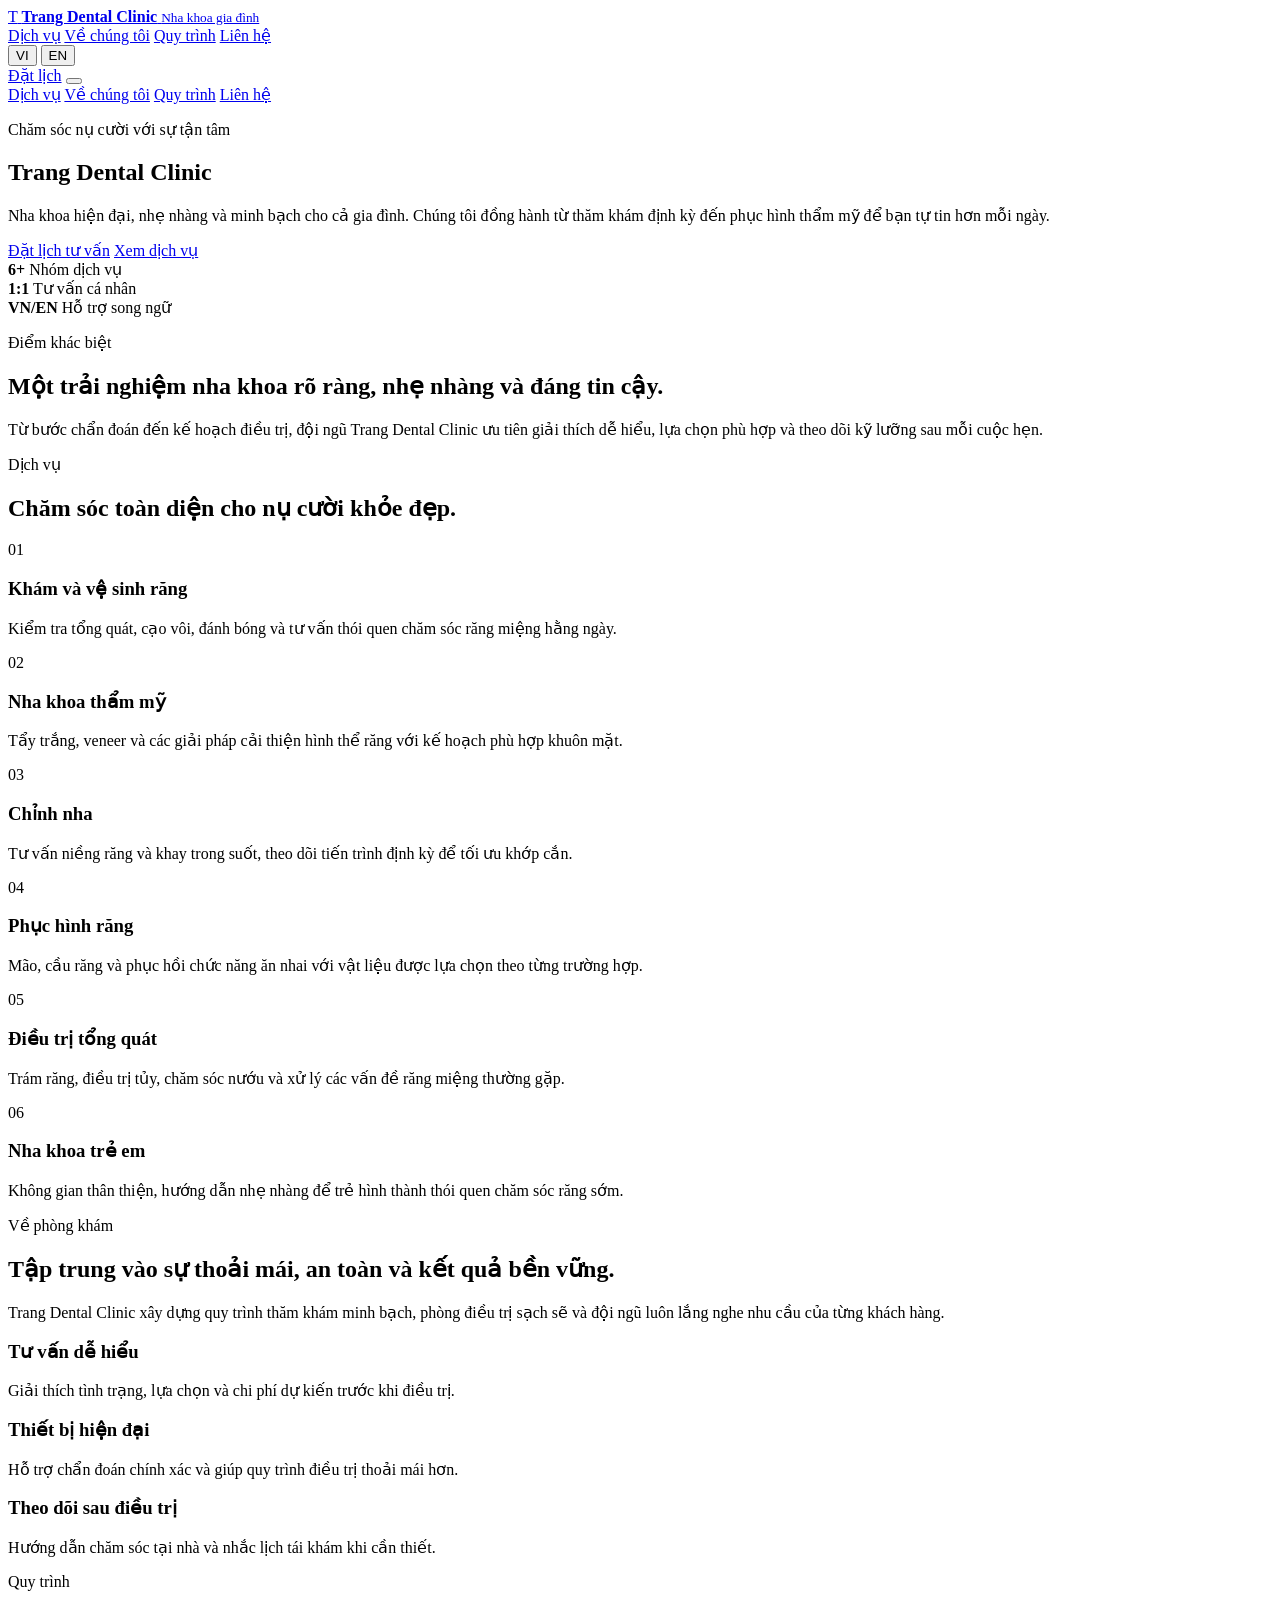
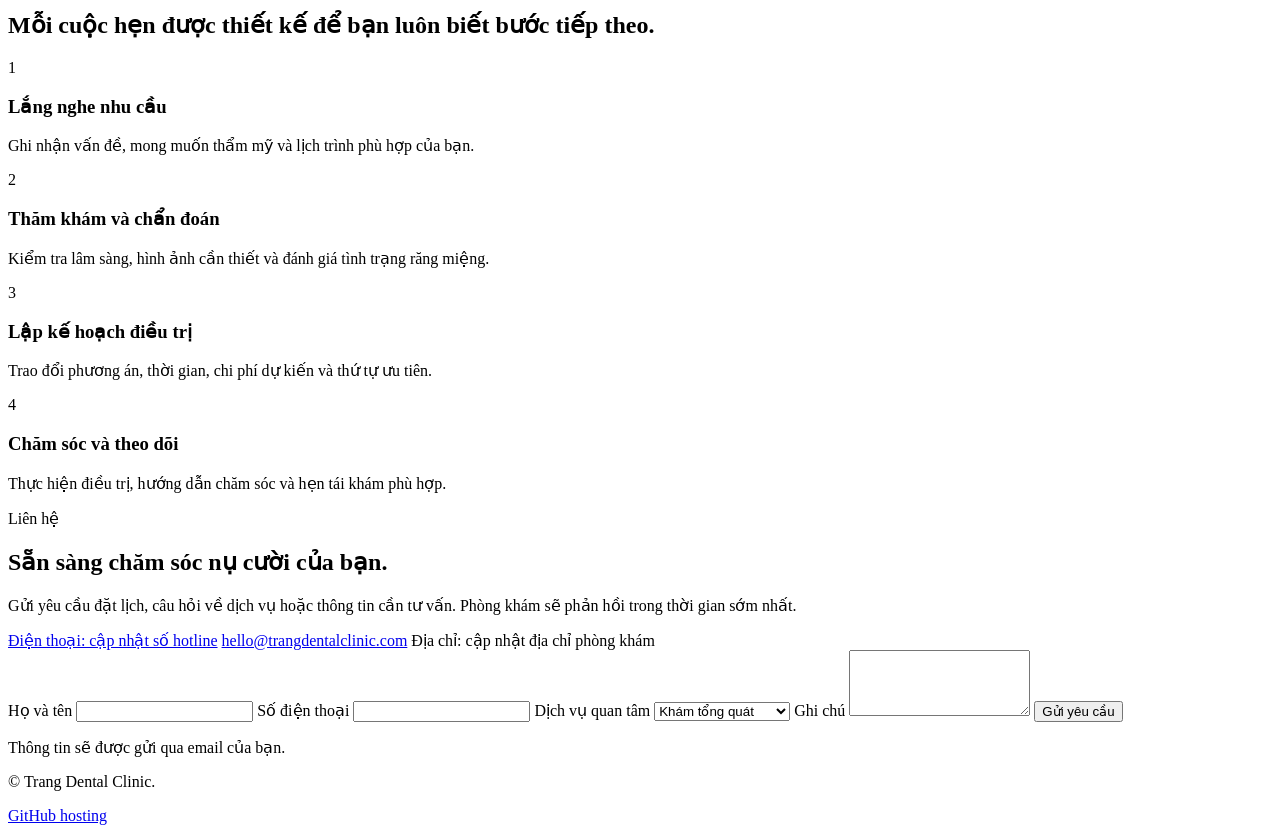
==== index.html @ 129f5c50 "Add index.html" ====
<!doctype html>
<html lang="vi">
  <head>
    <meta charset="utf-8">
    <meta name="viewport" content="width=device-width, initial-scale=1">
    <meta name="description" content="Trang Dental Clinic - Nha khoa hiện đại, tận tâm, cung cấp chăm sóc răng miệng toàn diện cho nụ cười khỏe đẹp.">
    <title>Trang Dental Clinic</title>
    <link rel="preconnect" href="https://fonts.googleapis.com">
    <link rel="preconnect" href="https://fonts.gstatic.com" crossorigin>
    <link href="https://fonts.googleapis.com/css2?family=Be+Vietnam+Pro:wght@400;500;600;700;800&display=swap" rel="stylesheet">
    <link rel="stylesheet" href="styles.css">
  </head>
  <body>
    <header class="site-header" data-elevated="false">
      <a class="brand" href="#home" aria-label="Trang Dental Clinic">
        <span class="brand-mark" aria-hidden="true">T</span>
        <span>
          <strong>Trang Dental Clinic</strong>
          <small data-i18n="brandTag">Nha khoa gia đình</small>
        </span>
      </a>

      <nav class="desktop-nav" aria-label="Primary navigation">
        <a href="#services" data-i18n="navServices">Dịch vụ</a>
        <a href="#about" data-i18n="navAbout">Về chúng tôi</a>
        <a href="#process" data-i18n="navProcess">Quy trình</a>
        <a href="#contact" data-i18n="navContact">Liên hệ</a>
      </nav>

      <div class="header-actions">
        <div class="language-switch" aria-label="Language">
          <button class="lang-button is-active" type="button" data-lang="vi">VI</button>
          <button class="lang-button" type="button" data-lang="en">EN</button>
        </div>
        <a class="header-cta" href="#contact" data-i18n="bookNow">Đặt lịch</a>
        <button class="menu-toggle" type="button" aria-label="Open menu" aria-expanded="false">
          <span></span>
          <span></span>
        </button>
      </div>
    </header>

    <nav class="mobile-nav" aria-label="Mobile navigation">
      <a href="#services" data-i18n="navServices">Dịch vụ</a>
      <a href="#about" data-i18n="navAbout">Về chúng tôi</a>
      <a href="#process" data-i18n="navProcess">Quy trình</a>
      <a href="#contact" data-i18n="navContact">Liên hệ</a>
    </nav>

    <main>
      <section class="hero" id="home">
        <div class="hero-media" aria-hidden="true"></div>
        <div class="hero-overlay"></div>
        <div class="hero-content">
          <p class="eyebrow" data-i18n="heroEyebrow">Chăm sóc nụ cười với sự tận tâm</p>
          <h1 data-i18n="heroTitle">Trang Dental Clinic</h1>
          <p class="hero-copy" data-i18n="heroCopy">
            Nha khoa hiện đại, nhẹ nhàng và minh bạch cho cả gia đình. Chúng tôi đồng hành từ thăm khám định kỳ đến phục hình thẩm mỹ để bạn tự tin hơn mỗi ngày.
          </p>
          <div class="hero-actions">
            <a class="primary-button" href="#contact" data-i18n="heroPrimary">Đặt lịch tư vấn</a>
            <a class="secondary-button" href="#services" data-i18n="heroSecondary">Xem dịch vụ</a>
          </div>
        </div>
        <div class="hero-stats" aria-label="Clinic highlights">
          <div>
            <strong data-i18n="statOneValue">6+</strong>
            <span data-i18n="statOneLabel">Nhóm dịch vụ</span>
          </div>
          <div>
            <strong data-i18n="statTwoValue">1:1</strong>
            <span data-i18n="statTwoLabel">Tư vấn cá nhân</span>
          </div>
          <div>
            <strong data-i18n="statThreeValue">VN/EN</strong>
            <span data-i18n="statThreeLabel">Hỗ trợ song ngữ</span>
          </div>
        </div>
      </section>

      <section class="intro band">
        <div class="section-grid">
          <div>
            <p class="section-kicker" data-i18n="introKicker">Điểm khác biệt</p>
            <h2 data-i18n="introTitle">Một trải nghiệm nha khoa rõ ràng, nhẹ nhàng và đáng tin cậy.</h2>
          </div>
          <p data-i18n="introCopy">
            Từ bước chẩn đoán đến kế hoạch điều trị, đội ngũ Trang Dental Clinic ưu tiên giải thích dễ hiểu, lựa chọn phù hợp và theo dõi kỹ lưỡng sau mỗi cuộc hẹn.
          </p>
        </div>
      </section>

      <section class="services section" id="services">
        <div class="section-heading">
          <p class="section-kicker" data-i18n="servicesKicker">Dịch vụ</p>
          <h2 data-i18n="servicesTitle">Chăm sóc toàn diện cho nụ cười khỏe đẹp.</h2>
        </div>

        <div class="service-grid">
          <article class="service-card">
            <span class="service-icon" aria-hidden="true">01</span>
            <h3 data-i18n="serviceOneTitle">Khám và vệ sinh răng</h3>
            <p data-i18n="serviceOneCopy">Kiểm tra tổng quát, cạo vôi, đánh bóng và tư vấn thói quen chăm sóc răng miệng hằng ngày.</p>
          </article>
          <article class="service-card">
            <span class="service-icon" aria-hidden="true">02</span>
            <h3 data-i18n="serviceTwoTitle">Nha khoa thẩm mỹ</h3>
            <p data-i18n="serviceTwoCopy">Tẩy trắng, veneer và các giải pháp cải thiện hình thể răng với kế hoạch phù hợp khuôn mặt.</p>
          </article>
          <article class="service-card">
            <span class="service-icon" aria-hidden="true">03</span>
            <h3 data-i18n="serviceThreeTitle">Chỉnh nha</h3>
            <p data-i18n="serviceThreeCopy">Tư vấn niềng răng và khay trong suốt, theo dõi tiến trình định kỳ để tối ưu khớp cắn.</p>
          </article>
          <article class="service-card">
            <span class="service-icon" aria-hidden="true">04</span>
            <h3 data-i18n="serviceFourTitle">Phục hình răng</h3>
            <p data-i18n="serviceFourCopy">Mão, cầu răng và phục hồi chức năng ăn nhai với vật liệu được lựa chọn theo từng trường hợp.</p>
          </article>
          <article class="service-card">
            <span class="service-icon" aria-hidden="true">05</span>
            <h3 data-i18n="serviceFiveTitle">Điều trị tổng quát</h3>
            <p data-i18n="serviceFiveCopy">Trám răng, điều trị tủy, chăm sóc nướu và xử lý các vấn đề răng miệng thường gặp.</p>
          </article>
          <article class="service-card">
            <span class="service-icon" aria-hidden="true">06</span>
            <h3 data-i18n="serviceSixTitle">Nha khoa trẻ em</h3>
            <p data-i18n="serviceSixCopy">Không gian thân thiện, hướng dẫn nhẹ nhàng để trẻ hình thành thói quen chăm sóc răng sớm.</p>
          </article>
        </div>
      </section>

      <section class="about band" id="about">
        <div class="about-layout">
          <div class="about-copy">
            <p class="section-kicker" data-i18n="aboutKicker">Về phòng khám</p>
            <h2 data-i18n="aboutTitle">Tập trung vào sự thoải mái, an toàn và kết quả bền vững.</h2>
            <p data-i18n="aboutCopy">
              Trang Dental Clinic xây dựng quy trình thăm khám minh bạch, phòng điều trị sạch sẽ và đội ngũ luôn lắng nghe nhu cầu của từng khách hàng.
            </p>
          </div>
          <div class="feature-list">
            <div>
              <h3 data-i18n="featureOneTitle">Tư vấn dễ hiểu</h3>
              <p data-i18n="featureOneCopy">Giải thích tình trạng, lựa chọn và chi phí dự kiến trước khi điều trị.</p>
            </div>
            <div>
              <h3 data-i18n="featureTwoTitle">Thiết bị hiện đại</h3>
              <p data-i18n="featureTwoCopy">Hỗ trợ chẩn đoán chính xác và giúp quy trình điều trị thoải mái hơn.</p>
            </div>
            <div>
              <h3 data-i18n="featureThreeTitle">Theo dõi sau điều trị</h3>
              <p data-i18n="featureThreeCopy">Hướng dẫn chăm sóc tại nhà và nhắc lịch tái khám khi cần thiết.</p>
            </div>
          </div>
        </div>
      </section>

      <section class="process section" id="process">
        <div class="section-heading">
          <p class="section-kicker" data-i18n="processKicker">Quy trình</p>
          <h2 data-i18n="processTitle">Mỗi cuộc hẹn được thiết kế để bạn luôn biết bước tiếp theo.</h2>
        </div>
        <div class="timeline">
          <article>
            <span>1</span>
            <h3 data-i18n="stepOneTitle">Lắng nghe nhu cầu</h3>
            <p data-i18n="stepOneCopy">Ghi nhận vấn đề, mong muốn thẩm mỹ và lịch trình phù hợp của bạn.</p>
          </article>
          <article>
            <span>2</span>
            <h3 data-i18n="stepTwoTitle">Thăm khám và chẩn đoán</h3>
            <p data-i18n="stepTwoCopy">Kiểm tra lâm sàng, hình ảnh cần thiết và đánh giá tình trạng răng miệng.</p>
          </article>
          <article>
            <span>3</span>
            <h3 data-i18n="stepThreeTitle">Lập kế hoạch điều trị</h3>
            <p data-i18n="stepThreeCopy">Trao đổi phương án, thời gian, chi phí dự kiến và thứ tự ưu tiên.</p>
          </article>
          <article>
            <span>4</span>
            <h3 data-i18n="stepFourTitle">Chăm sóc và theo dõi</h3>
            <p data-i18n="stepFourCopy">Thực hiện điều trị, hướng dẫn chăm sóc và hẹn tái khám phù hợp.</p>
          </article>
        </div>
      </section>

      <section class="contact band" id="contact">
        <div class="contact-layout">
          <div>
            <p class="section-kicker" data-i18n="contactKicker">Liên hệ</p>
            <h2 data-i18n="contactTitle">Sẵn sàng chăm sóc nụ cười của bạn.</h2>
            <p data-i18n="contactCopy">
              Gửi yêu cầu đặt lịch, câu hỏi về dịch vụ hoặc thông tin cần tư vấn. Phòng khám sẽ phản hồi trong thời gian sớm nhất.
            </p>
            <div class="contact-info">
              <a href="tel:+84000000000" data-i18n="phoneLabel">Điện thoại: cập nhật số hotline</a>
              <a href="mailto:hello@trangdentalclinic.com">hello@trangdentalclinic.com</a>
              <span data-i18n="addressLabel">Địa chỉ: cập nhật địa chỉ phòng khám</span>
            </div>
          </div>

          <form class="appointment-form" id="appointment-form">
            <label>
              <span data-i18n="formName">Họ và tên</span>
              <input name="name" type="text" autocomplete="name" required>
            </label>
            <label>
              <span data-i18n="formPhone">Số điện thoại</span>
              <input name="phone" type="tel" autocomplete="tel" required>
            </label>
            <label>
              <span data-i18n="formService">Dịch vụ quan tâm</span>
              <select name="service">
                <option data-i18n="optionGeneral">Khám tổng quát</option>
                <option data-i18n="optionCosmetic">Nha khoa thẩm mỹ</option>
                <option data-i18n="optionOrtho">Chỉnh nha</option>
                <option data-i18n="optionRestorative">Phục hình răng</option>
              </select>
            </label>
            <label>
              <span data-i18n="formMessage">Ghi chú</span>
              <textarea name="message" rows="4"></textarea>
            </label>
            <button type="submit" data-i18n="formSubmit">Gửi yêu cầu</button>
            <p class="form-status" aria-live="polite" data-i18n="formStatus">Thông tin sẽ được gửi qua email của bạn.</p>
          </form>
        </div>
      </section>
    </main>

    <footer class="site-footer">
      <p>© <span id="year"></span> Trang Dental Clinic.</p>
      <a href="https://github.com/thutrangr07" target="_blank" rel="noreferrer" data-i18n="githubLink">GitHub hosting</a>
    </footer>

    <script src="script.js"></script>
  </body>
</html>
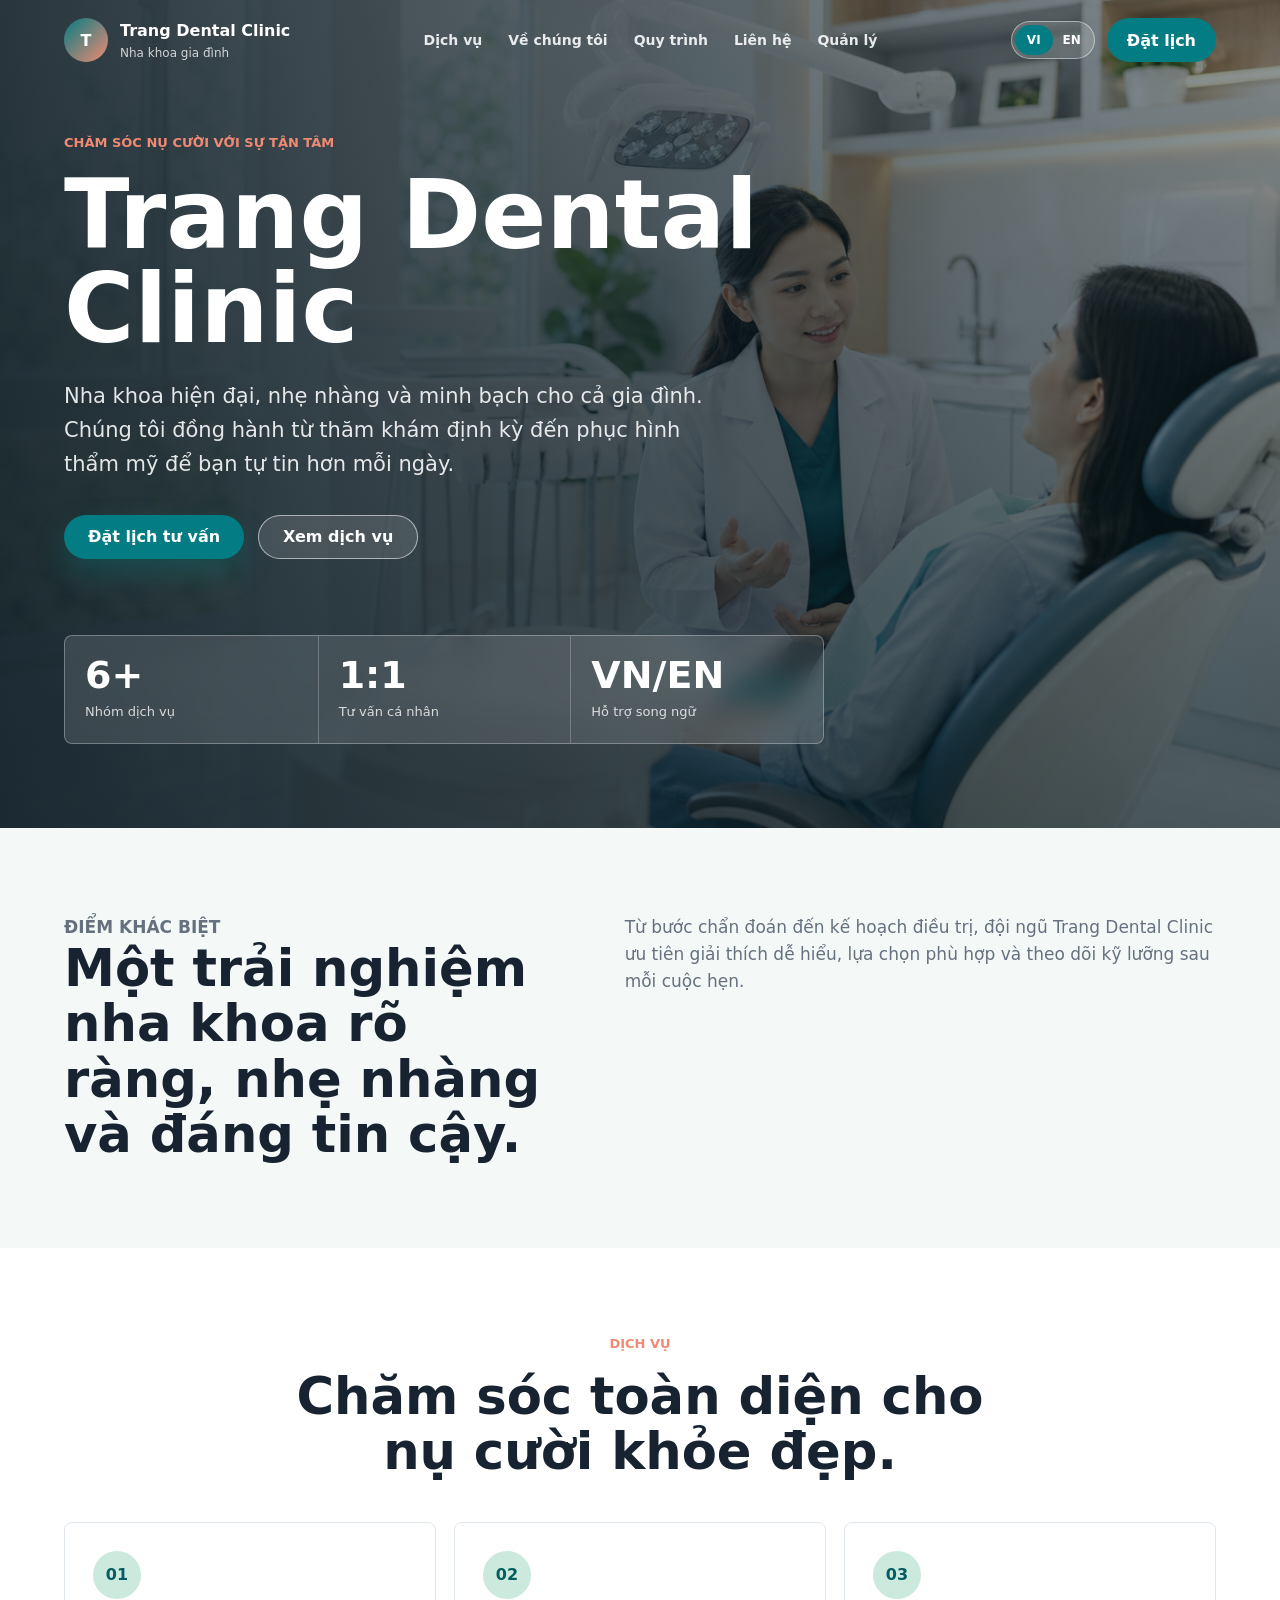
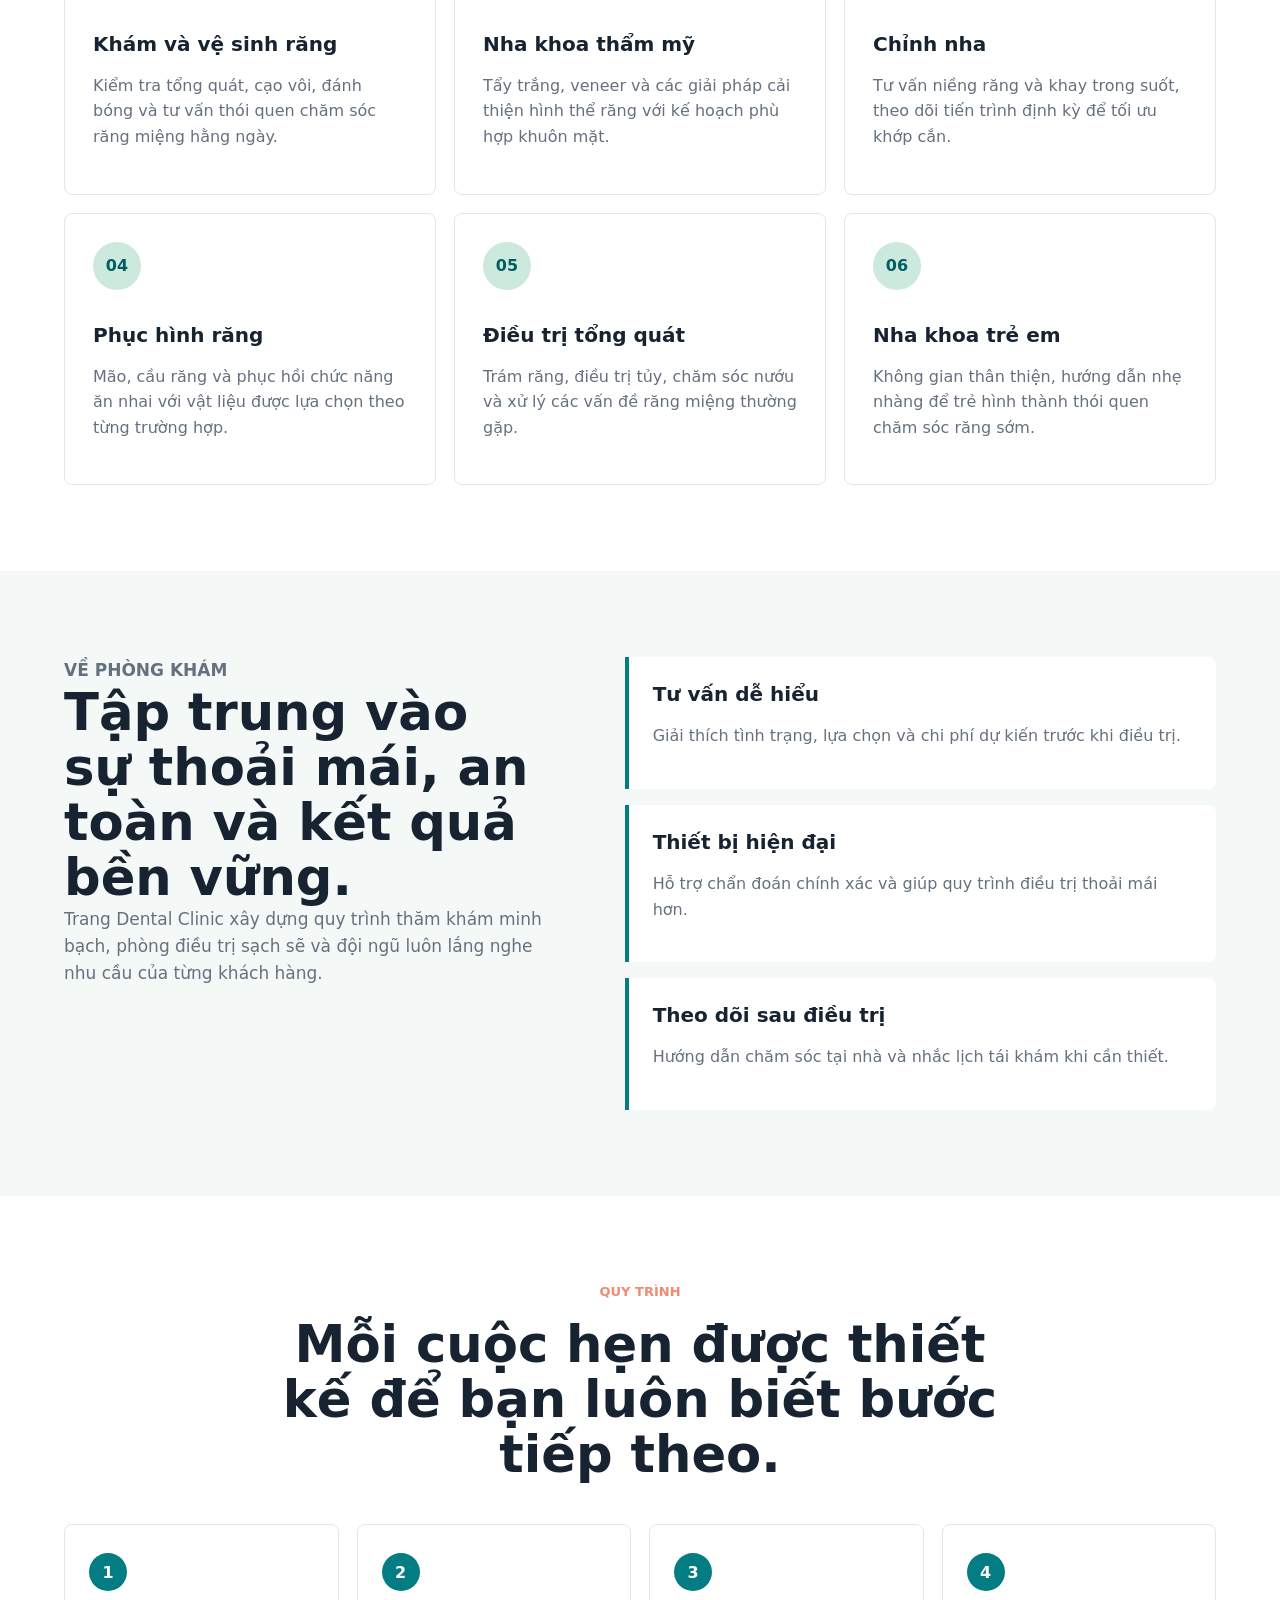
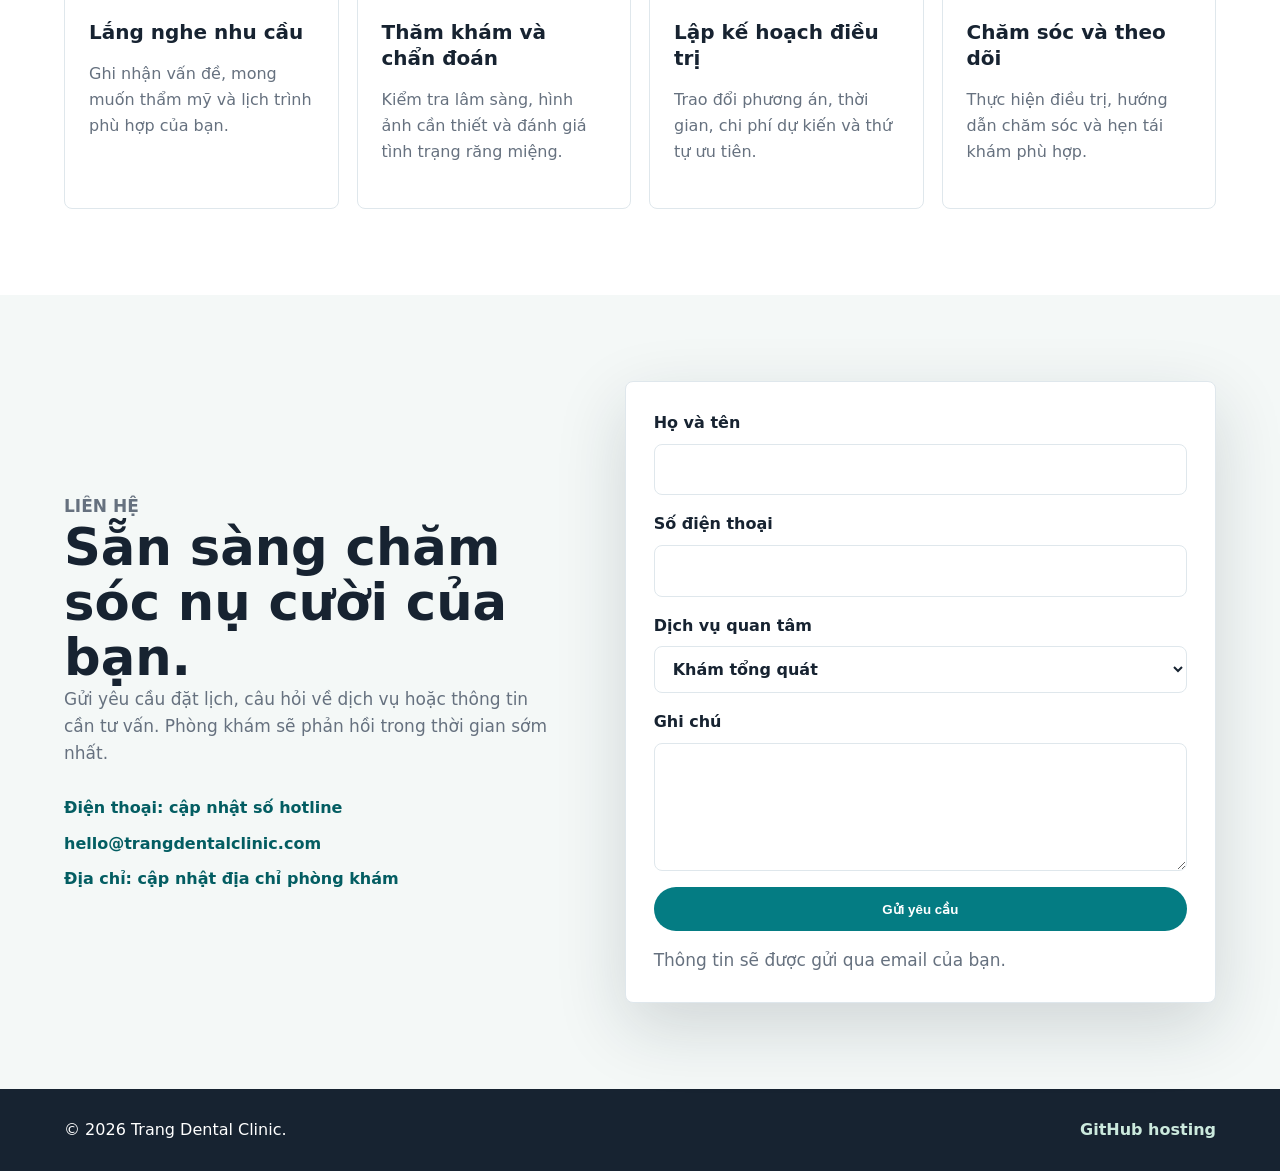
==== commit a2d6a1a3: "Add zero-cost clinic management MVP" ====
--- a/index.html
+++ b/index.html
@@ -25,6 +25,7 @@
         <a href="#about" data-i18n="navAbout">Về chúng tôi</a>
         <a href="#process" data-i18n="navProcess">Quy trình</a>
         <a href="#contact" data-i18n="navContact">Liên hệ</a>
+        <a href="app.html" data-i18n="navManager">Quản lý</a>
       </nav>
 
       <div class="header-actions">
@@ -45,6 +46,7 @@
       <a href="#about" data-i18n="navAbout">Về chúng tôi</a>
       <a href="#process" data-i18n="navProcess">Quy trình</a>
       <a href="#contact" data-i18n="navContact">Liên hệ</a>
+      <a href="app.html" data-i18n="navManager">Quản lý</a>
     </nav>
 
     <main>
--- a/styles.css
+++ b/styles.css
@@ -0,0 +1,621 @@
+:root {
+  --ink: #172331;
+  --muted: #66717f;
+  --line: #dfe7ec;
+  --paper: #ffffff;
+  --soft: #f4f8f7;
+  --teal: #047c83;
+  --teal-dark: #035d62;
+  --mint: #cbe9dd;
+  --coral: #f08a73;
+  --gold: #d9a441;
+  --shadow: 0 24px 70px rgba(17, 35, 49, 0.16);
+}
+
+* {
+  box-sizing: border-box;
+}
+
+html {
+  scroll-behavior: smooth;
+}
+
+body {
+  margin: 0;
+  color: var(--ink);
+  background: var(--paper);
+  font-family: "Be Vietnam Pro", system-ui, -apple-system, BlinkMacSystemFont, "Segoe UI", sans-serif;
+  line-height: 1.6;
+}
+
+a {
+  color: inherit;
+  text-decoration: none;
+}
+
+.site-header {
+  position: fixed;
+  inset: 0 0 auto;
+  z-index: 20;
+  display: flex;
+  align-items: center;
+  justify-content: space-between;
+  gap: 24px;
+  padding: 18px clamp(18px, 5vw, 64px);
+  color: #fff;
+  transition: background 180ms ease, box-shadow 180ms ease, color 180ms ease;
+}
+
+.site-header[data-elevated="true"],
+body.menu-open .site-header {
+  color: var(--ink);
+  background: rgba(255, 255, 255, 0.94);
+  box-shadow: 0 12px 35px rgba(21, 39, 52, 0.1);
+  backdrop-filter: blur(18px);
+}
+
+.brand {
+  display: inline-flex;
+  align-items: center;
+  gap: 12px;
+  min-width: 220px;
+}
+
+.brand-mark {
+  display: grid;
+  width: 44px;
+  height: 44px;
+  place-items: center;
+  border-radius: 50%;
+  color: #fff;
+  background: linear-gradient(135deg, var(--teal), var(--coral));
+  font-weight: 800;
+}
+
+.brand strong,
+.brand small {
+  display: block;
+}
+
+.brand small {
+  color: currentColor;
+  font-size: 12px;
+  opacity: 0.78;
+}
+
+.desktop-nav {
+  display: flex;
+  align-items: center;
+  gap: 26px;
+  font-size: 14px;
+  font-weight: 600;
+}
+
+.desktop-nav a {
+  opacity: 0.88;
+}
+
+.desktop-nav a:hover {
+  opacity: 1;
+}
+
+.header-actions {
+  display: flex;
+  align-items: center;
+  gap: 12px;
+}
+
+.language-switch {
+  display: inline-flex;
+  padding: 3px;
+  border: 1px solid rgba(255, 255, 255, 0.45);
+  border-radius: 999px;
+  background: rgba(255, 255, 255, 0.16);
+}
+
+.site-header[data-elevated="true"] .language-switch,
+body.menu-open .language-switch {
+  border-color: var(--line);
+  background: #f6faf9;
+}
+
+.lang-button {
+  min-width: 38px;
+  min-height: 30px;
+  border: 0;
+  border-radius: 999px;
+  color: currentColor;
+  background: transparent;
+  font: inherit;
+  font-size: 12px;
+  font-weight: 800;
+  cursor: pointer;
+}
+
+.lang-button.is-active {
+  color: #fff;
+  background: var(--teal);
+}
+
+.header-cta,
+.primary-button,
+.secondary-button,
+.appointment-form button {
+  display: inline-flex;
+  align-items: center;
+  justify-content: center;
+  min-height: 44px;
+  border-radius: 999px;
+  font-weight: 800;
+}
+
+.header-cta {
+  padding: 0 20px;
+  color: #fff;
+  background: var(--teal);
+}
+
+.menu-toggle {
+  display: none;
+  width: 44px;
+  height: 44px;
+  border: 1px solid currentColor;
+  border-radius: 50%;
+  color: currentColor;
+  background: transparent;
+  cursor: pointer;
+}
+
+.menu-toggle span {
+  display: block;
+  width: 18px;
+  height: 2px;
+  margin: 4px auto;
+  background: currentColor;
+}
+
+.mobile-nav {
+  position: fixed;
+  inset: 80px 16px auto;
+  z-index: 19;
+  display: none;
+  padding: 14px;
+  border: 1px solid var(--line);
+  border-radius: 8px;
+  background: #fff;
+  box-shadow: var(--shadow);
+}
+
+.mobile-nav a {
+  display: block;
+  padding: 13px 8px;
+  font-weight: 700;
+}
+
+.hero {
+  position: relative;
+  display: grid;
+  min-height: 92vh;
+  padding: 132px clamp(18px, 5vw, 64px) 84px;
+  overflow: hidden;
+  color: #fff;
+}
+
+.hero-media,
+.hero-overlay {
+  position: absolute;
+  inset: 0;
+}
+
+.hero-media {
+  background-image: url("assets/hero-clinic.png");
+  background-position: center;
+  background-size: cover;
+  transform: scale(1.02);
+}
+
+.hero-overlay {
+  background:
+    linear-gradient(90deg, rgba(10, 25, 34, 0.82) 0%, rgba(10, 25, 34, 0.56) 42%, rgba(10, 25, 34, 0.18) 100%),
+    linear-gradient(180deg, rgba(5, 26, 29, 0.3), rgba(5, 26, 29, 0.58));
+}
+
+.hero-content {
+  position: relative;
+  z-index: 1;
+  align-self: center;
+  width: min(700px, 100%);
+}
+
+.eyebrow,
+.section-kicker {
+  margin: 0 0 14px;
+  color: var(--coral);
+  font-size: 13px;
+  font-weight: 800;
+  letter-spacing: 0;
+  text-transform: uppercase;
+}
+
+.hero h1 {
+  margin: 0;
+  font-size: clamp(48px, 8vw, 96px);
+  line-height: 0.98;
+  letter-spacing: 0;
+}
+
+.hero-copy {
+  max-width: 640px;
+  margin: 24px 0 0;
+  color: rgba(255, 255, 255, 0.88);
+  font-size: clamp(17px, 2vw, 21px);
+}
+
+.hero-actions {
+  display: flex;
+  flex-wrap: wrap;
+  gap: 14px;
+  margin-top: 34px;
+}
+
+.primary-button,
+.secondary-button {
+  padding: 0 24px;
+}
+
+.primary-button {
+  color: #fff;
+  background: var(--teal);
+  box-shadow: 0 14px 30px rgba(4, 124, 131, 0.32);
+}
+
+.secondary-button {
+  border: 1px solid rgba(255, 255, 255, 0.56);
+  color: #fff;
+  background: rgba(255, 255, 255, 0.12);
+}
+
+.hero-stats {
+  position: relative;
+  z-index: 1;
+  display: grid;
+  grid-template-columns: repeat(3, minmax(0, 1fr));
+  align-self: end;
+  width: min(760px, 100%);
+  margin-top: 72px;
+  border: 1px solid rgba(255, 255, 255, 0.3);
+  border-radius: 8px;
+  background: rgba(255, 255, 255, 0.12);
+  backdrop-filter: blur(12px);
+}
+
+.hero-stats div {
+  padding: 20px;
+}
+
+.hero-stats div + div {
+  border-left: 1px solid rgba(255, 255, 255, 0.24);
+}
+
+.hero-stats strong {
+  display: block;
+  font-size: clamp(24px, 4vw, 38px);
+  line-height: 1;
+}
+
+.hero-stats span {
+  display: block;
+  margin-top: 8px;
+  color: rgba(255, 255, 255, 0.8);
+  font-size: 13px;
+}
+
+.section,
+.band {
+  padding: 86px clamp(18px, 5vw, 64px);
+}
+
+.band {
+  background: var(--soft);
+}
+
+.section-grid,
+.about-layout,
+.contact-layout {
+  display: grid;
+  grid-template-columns: minmax(0, 0.9fr) minmax(0, 1.1fr);
+  gap: clamp(32px, 6vw, 82px);
+  max-width: 1180px;
+  margin: 0 auto;
+  align-items: start;
+}
+
+.section-heading {
+  max-width: 760px;
+  margin: 0 auto 42px;
+  text-align: center;
+}
+
+h2 {
+  margin: 0;
+  font-size: clamp(30px, 4vw, 52px);
+  line-height: 1.08;
+  letter-spacing: 0;
+}
+
+h3 {
+  margin: 0;
+  font-size: 20px;
+  line-height: 1.3;
+}
+
+.section-grid p,
+.about-copy p,
+.contact-layout p {
+  margin: 0;
+  color: var(--muted);
+  font-size: 17px;
+}
+
+.service-grid {
+  display: grid;
+  grid-template-columns: repeat(3, minmax(0, 1fr));
+  gap: 18px;
+  max-width: 1180px;
+  margin: 0 auto;
+}
+
+.service-card {
+  min-height: 260px;
+  padding: 28px;
+  border: 1px solid var(--line);
+  border-radius: 8px;
+  background: #fff;
+  transition: transform 180ms ease, box-shadow 180ms ease, border-color 180ms ease;
+}
+
+.service-card:hover {
+  border-color: rgba(4, 124, 131, 0.35);
+  box-shadow: 0 18px 45px rgba(17, 35, 49, 0.09);
+  transform: translateY(-3px);
+}
+
+.service-icon {
+  display: inline-grid;
+  width: 48px;
+  height: 48px;
+  margin-bottom: 32px;
+  place-items: center;
+  border-radius: 50%;
+  color: var(--teal-dark);
+  background: var(--mint);
+  font-weight: 800;
+}
+
+.service-card p,
+.feature-list p,
+.timeline p,
+.form-status {
+  color: var(--muted);
+}
+
+.feature-list {
+  display: grid;
+  gap: 16px;
+}
+
+.feature-list div {
+  padding: 24px;
+  border-left: 4px solid var(--teal);
+  border-radius: 0 8px 8px 0;
+  background: #fff;
+}
+
+.timeline {
+  display: grid;
+  grid-template-columns: repeat(4, minmax(0, 1fr));
+  gap: 18px;
+  max-width: 1180px;
+  margin: 0 auto;
+}
+
+.timeline article {
+  position: relative;
+  padding: 28px 24px;
+  border: 1px solid var(--line);
+  border-radius: 8px;
+}
+
+.timeline span {
+  display: inline-grid;
+  width: 38px;
+  height: 38px;
+  margin-bottom: 28px;
+  place-items: center;
+  border-radius: 50%;
+  color: #fff;
+  background: var(--teal);
+  font-weight: 800;
+}
+
+.contact-layout {
+  align-items: center;
+}
+
+.contact-info {
+  display: grid;
+  gap: 10px;
+  margin-top: 28px;
+  color: var(--teal-dark);
+  font-weight: 700;
+}
+
+.appointment-form {
+  display: grid;
+  gap: 16px;
+  padding: 28px;
+  border: 1px solid var(--line);
+  border-radius: 8px;
+  background: #fff;
+  box-shadow: var(--shadow);
+}
+
+.appointment-form label {
+  display: grid;
+  gap: 8px;
+  color: var(--ink);
+  font-weight: 700;
+}
+
+.appointment-form input,
+.appointment-form select,
+.appointment-form textarea {
+  width: 100%;
+  border: 1px solid var(--line);
+  border-radius: 8px;
+  padding: 12px 14px;
+  color: var(--ink);
+  font: inherit;
+  background: #fff;
+}
+
+.appointment-form input:focus,
+.appointment-form select:focus,
+.appointment-form textarea:focus {
+  outline: 3px solid rgba(4, 124, 131, 0.16);
+  border-color: var(--teal);
+}
+
+.appointment-form button {
+  border: 0;
+  color: #fff;
+  background: var(--teal);
+  cursor: pointer;
+}
+
+.form-status {
+  margin: 0;
+  font-size: 13px;
+}
+
+.site-footer {
+  display: flex;
+  align-items: center;
+  justify-content: space-between;
+  gap: 18px;
+  padding: 28px clamp(18px, 5vw, 64px);
+  color: #fff;
+  background: #172331;
+}
+
+.site-footer p {
+  margin: 0;
+}
+
+.site-footer a {
+  color: var(--mint);
+  font-weight: 700;
+}
+
+@media (max-width: 980px) {
+  .desktop-nav,
+  .header-cta {
+    display: none;
+  }
+
+  .menu-toggle {
+    display: inline-block;
+  }
+
+  body.menu-open .mobile-nav {
+    display: block;
+  }
+
+  .hero {
+    min-height: 860px;
+  }
+
+  .service-grid {
+    grid-template-columns: repeat(2, minmax(0, 1fr));
+  }
+
+  .timeline,
+  .section-grid,
+  .about-layout,
+  .contact-layout {
+    grid-template-columns: 1fr;
+  }
+}
+
+@media (max-width: 640px) {
+  .site-header {
+    padding: 14px 16px;
+  }
+
+  .brand {
+    min-width: 0;
+    gap: 8px;
+  }
+
+  .brand-mark {
+    width: 38px;
+    height: 38px;
+  }
+
+  .brand strong {
+    max-width: 112px;
+    font-size: 14px;
+    line-height: 1.2;
+  }
+
+  .header-actions {
+    gap: 8px;
+  }
+
+  .lang-button {
+    min-width: 32px;
+    min-height: 28px;
+  }
+
+  .brand small {
+    display: none;
+  }
+
+  .mobile-nav {
+    inset: 74px 12px auto;
+  }
+
+  .hero {
+    min-height: 820px;
+    padding: 112px 18px 48px;
+  }
+
+  .hero-overlay {
+    background:
+      linear-gradient(90deg, rgba(10, 25, 34, 0.9), rgba(10, 25, 34, 0.52)),
+      linear-gradient(180deg, rgba(5, 26, 29, 0.26), rgba(5, 26, 29, 0.7));
+  }
+
+  .hero-stats {
+    grid-template-columns: 1fr;
+  }
+
+  .hero-stats div + div {
+    border-top: 1px solid rgba(255, 255, 255, 0.24);
+    border-left: 0;
+  }
+
+  .service-grid,
+  .timeline {
+    grid-template-columns: 1fr;
+  }
+
+  .section,
+  .band {
+    padding: 64px 18px;
+  }
+
+  .site-footer {
+    display: grid;
+  }
+}
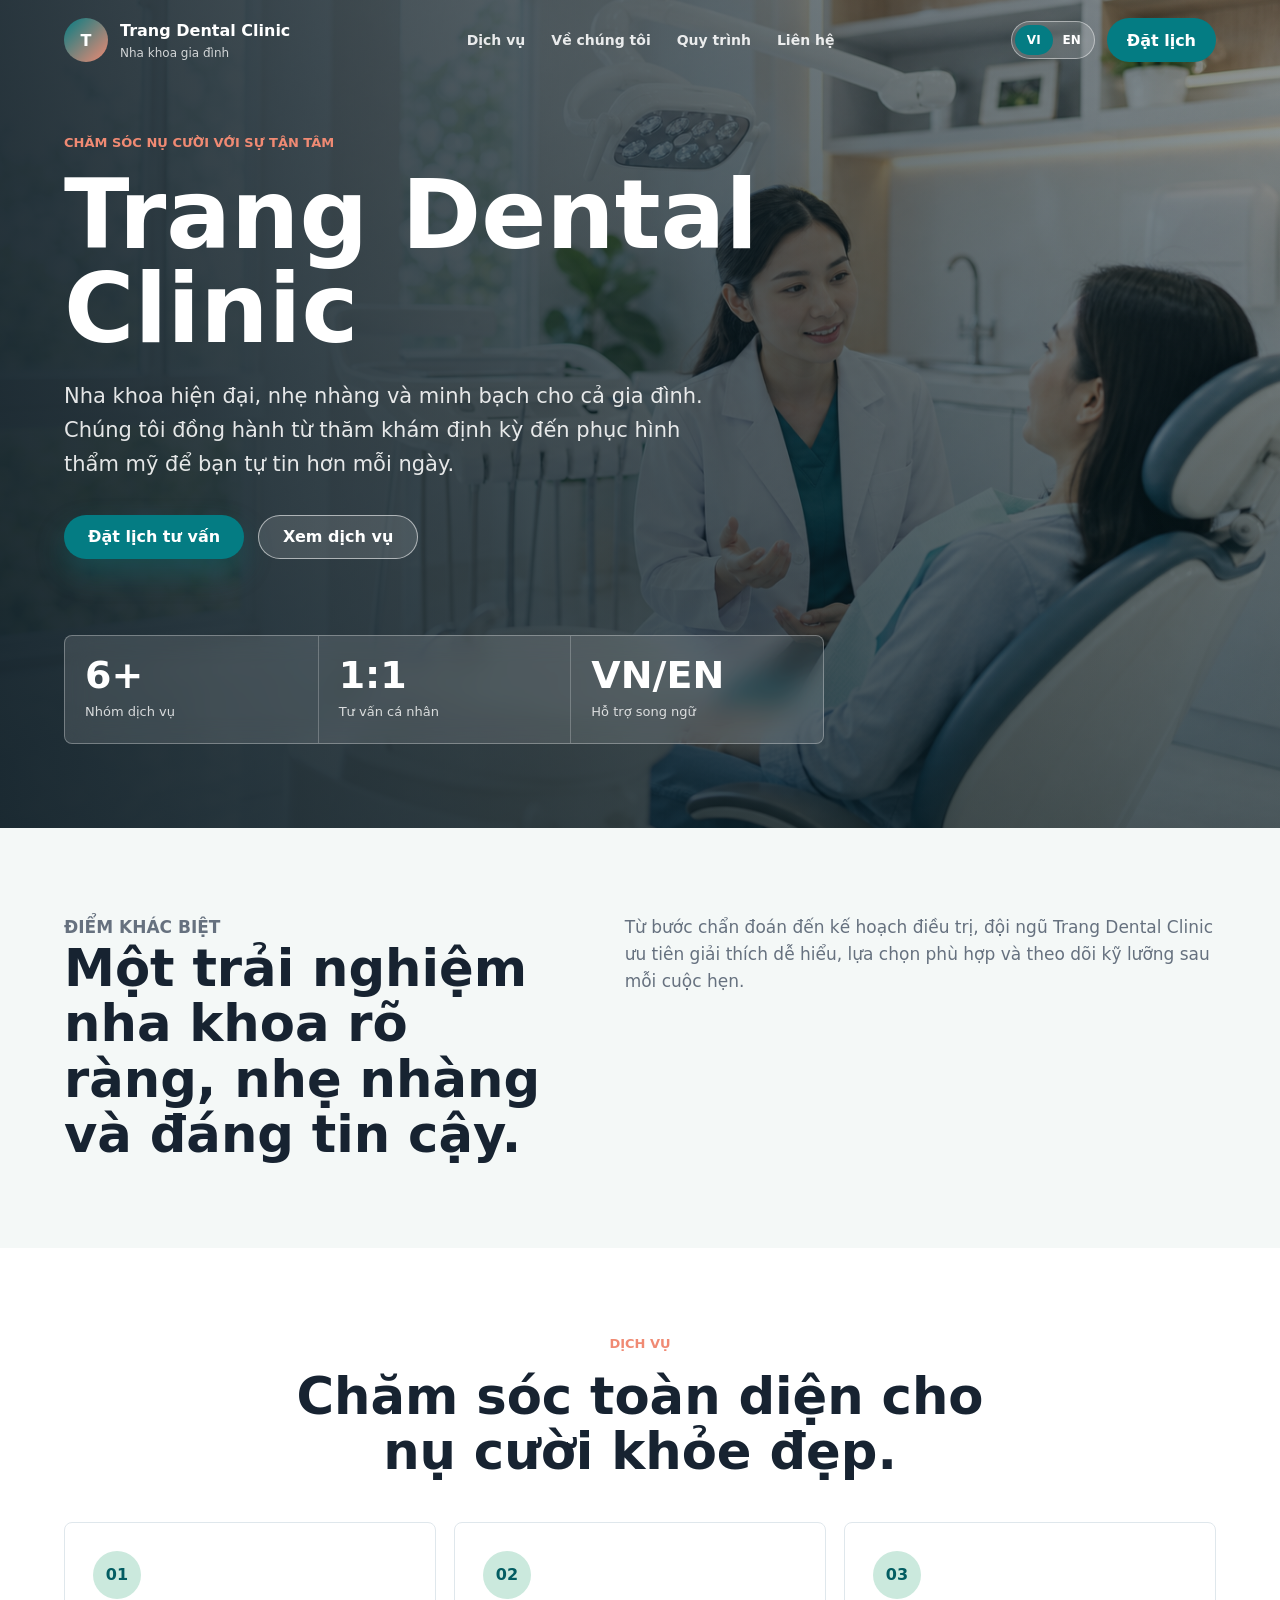
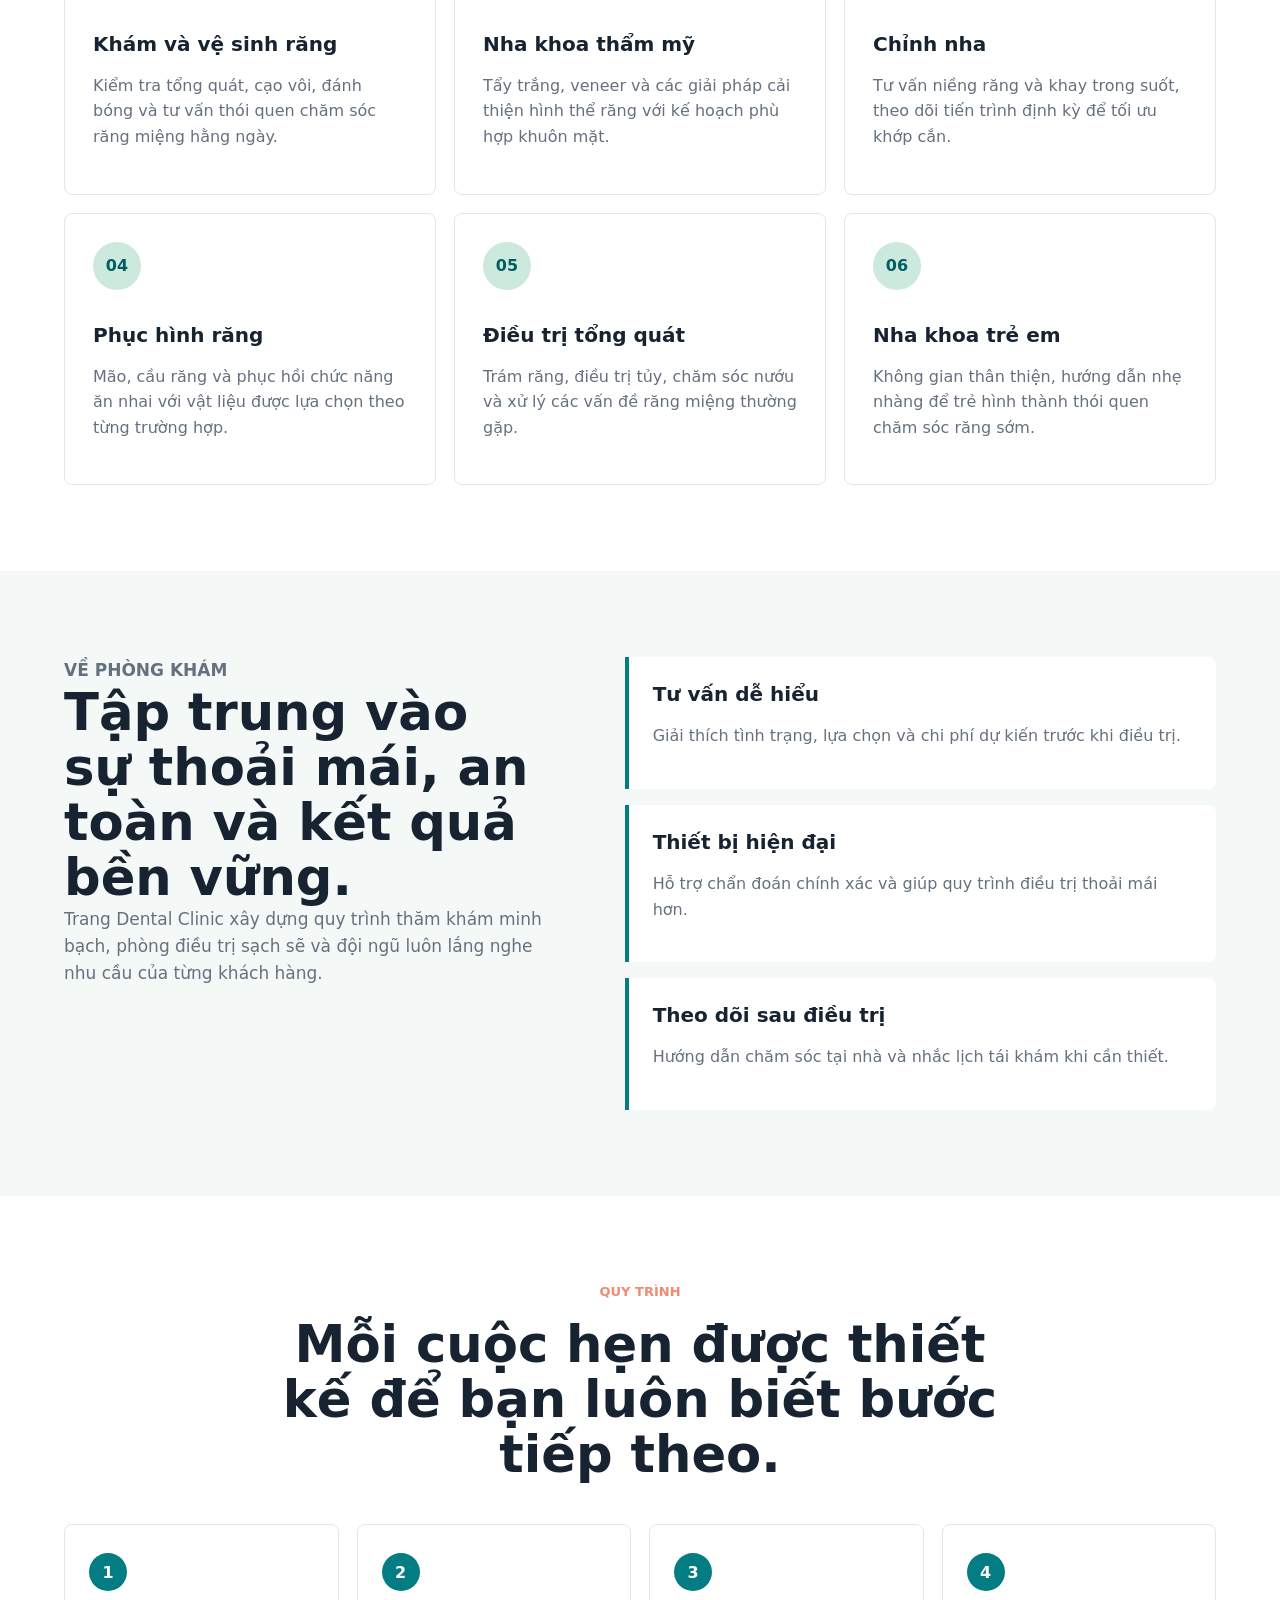
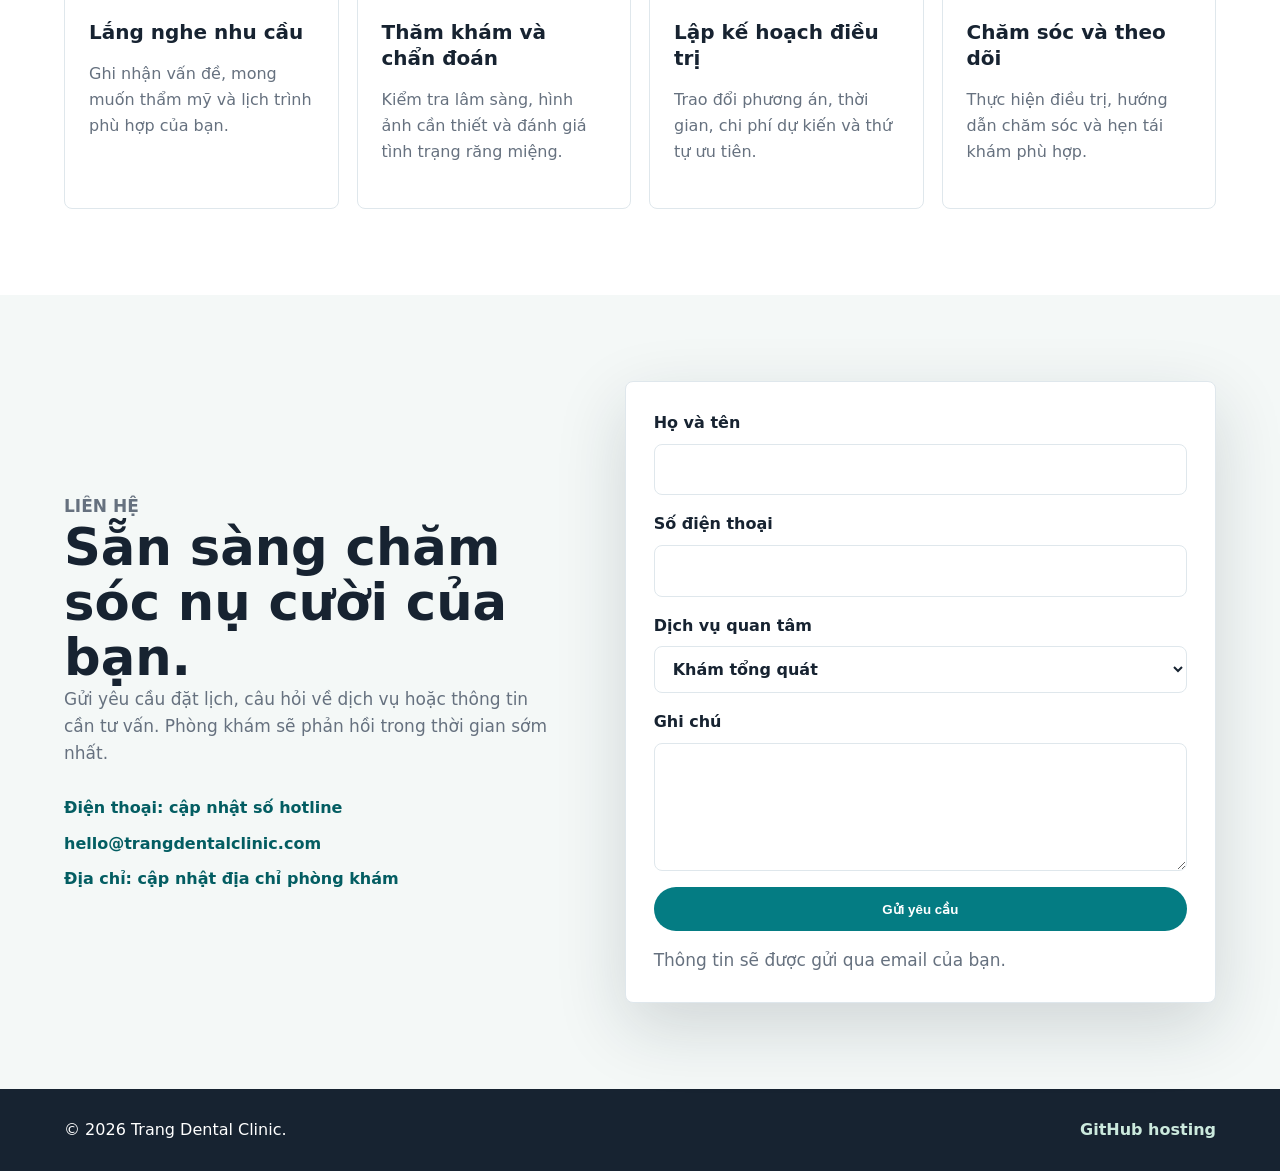
==== commit 3b0a1ff0: "Remove public management app" ====
--- a/index.html
+++ b/index.html
@@ -25,7 +25,6 @@
         <a href="#about" data-i18n="navAbout">Về chúng tôi</a>
         <a href="#process" data-i18n="navProcess">Quy trình</a>
         <a href="#contact" data-i18n="navContact">Liên hệ</a>
-        <a href="app.html" data-i18n="navManager">Quản lý</a>
       </nav>
 
       <div class="header-actions">
@@ -46,7 +45,6 @@
       <a href="#about" data-i18n="navAbout">Về chúng tôi</a>
       <a href="#process" data-i18n="navProcess">Quy trình</a>
       <a href="#contact" data-i18n="navContact">Liên hệ</a>
-      <a href="app.html" data-i18n="navManager">Quản lý</a>
     </nav>
 
     <main>
